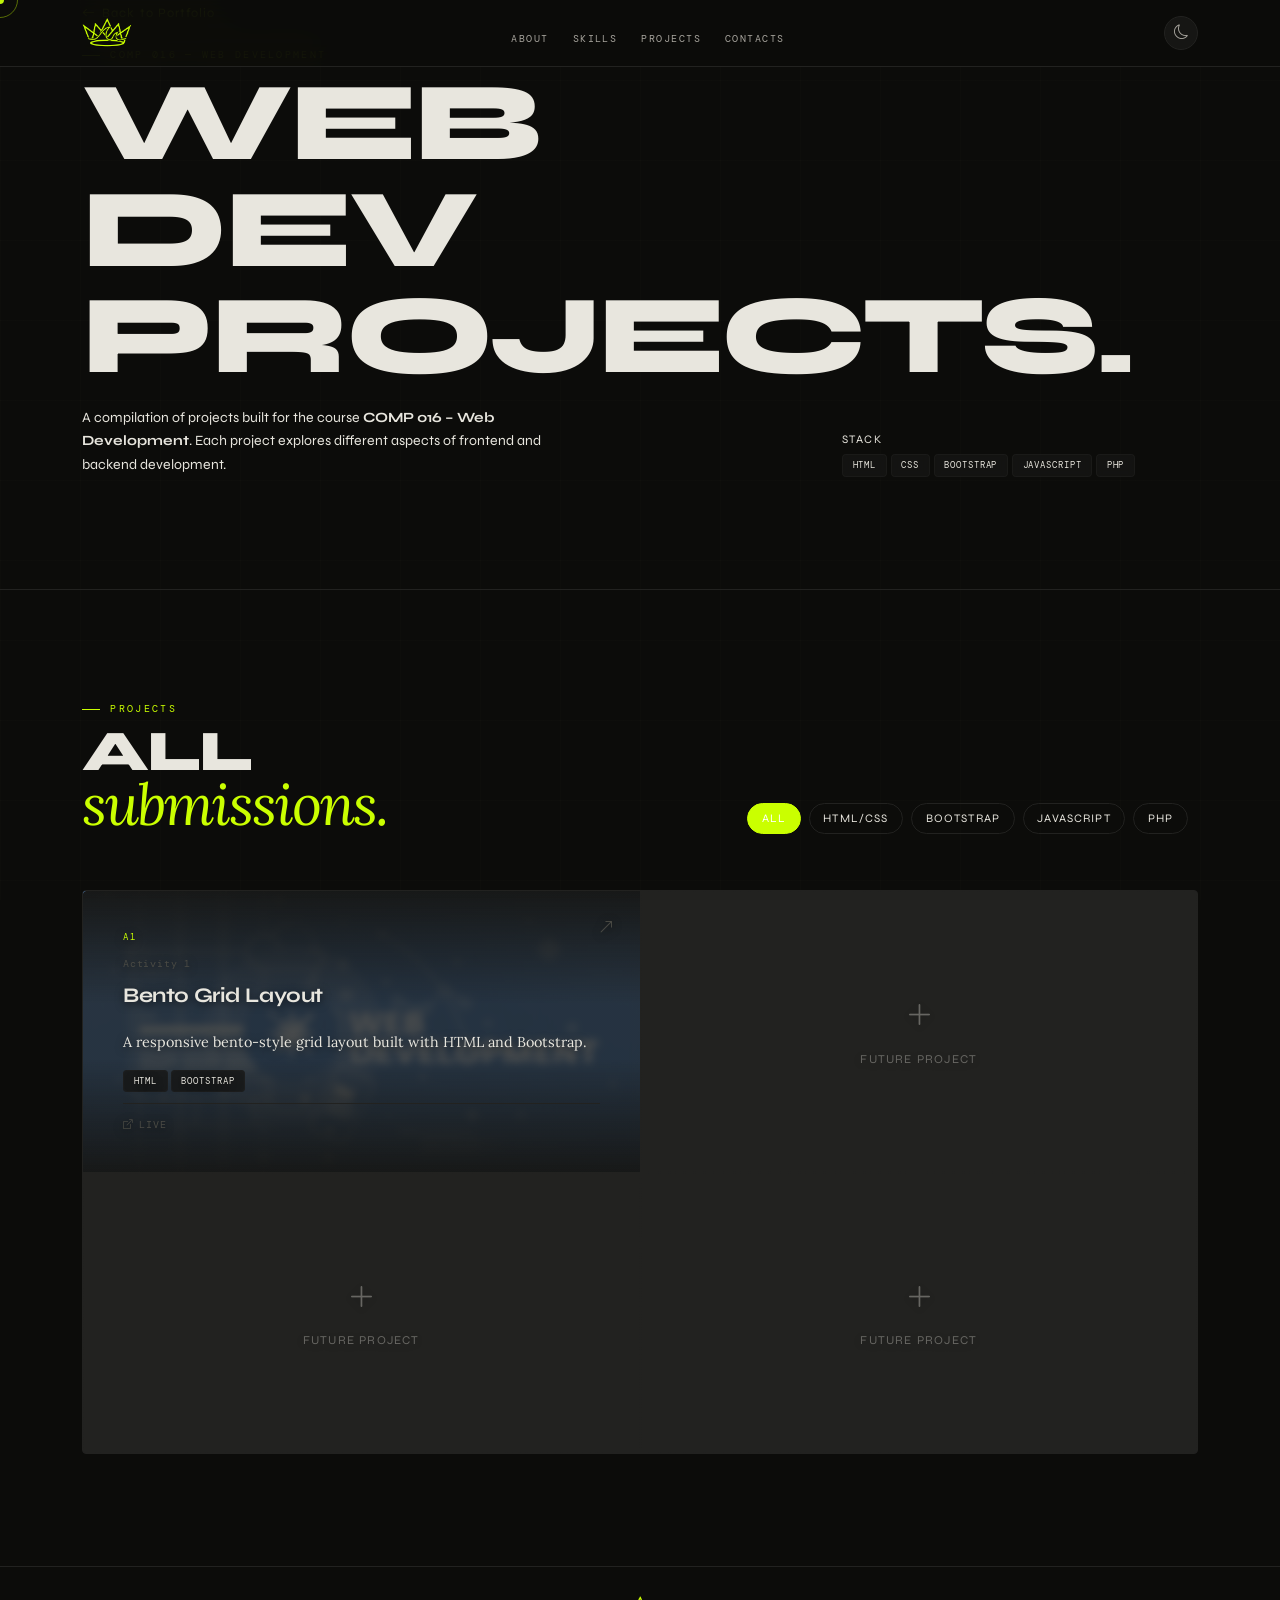
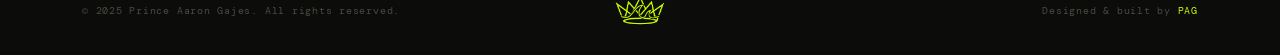
==== webdev.html @ 9a36e8a3 "web dev projects added" ====
<!DOCTYPE html>
<html lang="en" data-theme="dark">

<head>
  <meta charset="UTF-8">
  <meta name="viewport" content="width=device-width, initial-scale=1.0">
  <title>Web Dev Projects — Prince Aaron Gajes</title>
  <link rel="icon" type="image/png" href="assets/img/Logo.png" />
  <meta name="description" content="Web Development Projects — COMP 016">

  <link href="https://cdn.jsdelivr.net/npm/bootstrap@5.3.3/dist/css/bootstrap.min.css" rel="stylesheet">
  <link href="https://cdn.jsdelivr.net/npm/bootstrap-icons@1.11.3/font/bootstrap-icons.css" rel="stylesheet">
  <link
    href="https://fonts.googleapis.com/css2?family=Syne:wght@400;600;700;800&family=Lora:ital,wght@0,400;0,500;1,400&family=DM+Mono:wght@300;400;500&display=swap"
    rel="stylesheet">

  <link rel="stylesheet" href="assets/style/style.css?v=3">
  <link rel="stylesheet" href="assets/style/webdev.css?v=1">

</head>

<body>

  <div id="js-cursor"></div>
  <div id="js-cursor-ring"></div>

  <header class="site-nav py-3">
    <div class="container d-flex justify-content-between align-items-center gap-3">
      <a href="index.html" class="nav-logo" aria-label="Go to portfolio">
        <img src="assets/img/Logo.png" alt="nav-logo" class="nav-logo">
      </a>

      <nav>
        <ul class="nav-items list-unstyled mb-0 mt-2" id="navItems">
          <li><a href="index.html#about">About</a></li>
          <li><a href="index.html#skills">Skills</a></li>
          <li><a href="index.html#projects">Projects</a></li>
          <li><a href="index.html#contact">Contacts</a></li>
        </ul>
      </nav>

      <div class="nav-right d-flex align-items-center gap-2">
        <button class="theme-toggle" id="themeToggle" aria-label="Toggle theme" title="Toggle light/dark">
          <i class="bi bi-moon icon-moon"></i>
          <i class="bi bi-sun icon-sun"></i>
        </button>

        <button class="nav-toggle" id="navToggle" aria-label="Menu">
          <i class="bi bi-list" style="font-size:1.1rem;"></i>
        </button>
      </div>
    </div>
  </header>

  <!-- PAGE HERO -->
  <section class="webdev-hero section-pad">
    <div class="container">
      <a href="index.html#projects" class="back-link reveal">
        <i class="bi bi-arrow-left"></i> Back to Portfolio
      </a>
      <div class="row mt-4">
        <div class="col-lg-8 reveal">
          <div class="sec-label">COMP 016 — Web Development</div>
          <h1 class="webdev-heading">
            WEB DEV<br><span class="serif-accent">projects.</span>
          </h1>
          <p class="webdev-subtext mt-3">
            A compilation of projects built for the course <strong>COMP 016 – Web Development</strong>.
            Each project explores different aspects of frontend and backend development.
          </p>
        </div>
        <div class="col-lg-4 d-flex align-items-end reveal reveal-d1">
          <div class="webdev-meta">
            <div class="meta-item">
              <span class="meta-label">Stack</span>
              <div class="stack-pills d-flex flex-wrap gap-1 mt-1">
                <span class="stack-pill">HTML</span>
                <span class="stack-pill">CSS</span>
                <span class="stack-pill">Bootstrap</span>
                <span class="stack-pill">JavaScript</span>
                <span class="stack-pill">PHP</span>
              </div>
            </div>
          </div>
        </div>
      </div>
    </div>
  </section>

  <!-- PROJECTS GRID -->
  <section class="section-pad section-border">
    <div class="container">

      <div class="row mb-5">
        <div class="col-lg-6 reveal">
          <div class="sec-label">Projects</div>
          <h2 class="sec-heading">ALL<br><span class="serif-accent">submissions.</span></h2>
        </div>
        <div class="col-lg-5 offset-lg-1 d-flex align-items-end reveal reveal-d1">
          <!-- Filter pills -->
          <div class="filter-group d-flex flex-wrap gap-2 mb-1" id="filterGroup">
            <button class="filter-pill active" data-filter="all">All</button>
            <button class="filter-pill" data-filter="html">HTML/CSS</button>
            <button class="filter-pill" data-filter="bootstrap">Bootstrap</button>
            <button class="filter-pill" data-filter="js">JavaScript</button>
            <button class="filter-pill" data-filter="php">PHP</button>
          </div>
        </div>
      </div>

      <!-- PROJECT CARDS GRID -->
      <div class="projects-grid reveal" id="projectsGrid">

        <!-- PLACEHOLDER CARD: Add a new <a> or <div> block here for each project -->
        <!-- 
          TEMPLATE (copy and paste, then fill in your details):

          <a href="YOUR_LINK" target="_blank" class="proj-card reveal reveal-d1" data-tags="html bootstrap"
            style="background-image: url('assets/img/projects/YOUR_IMAGE.png');">
            <i class="bi bi-arrow-up-right card-arrow"></i>
            <div class="proj-num">A1</div>
            <div class="proj-type">Activity 1</div>
            <h3 class="proj-title">Your Project Title</h3>
            <p class="proj-desc">A short description of this project.</p>
            <div class="stack-pills">
              <span class="stack-pill">HTML</span>
              <span class="stack-pill">CSS</span>
            </div>
            <div class="proj-links">
              <span class="proj-link"><i class="bi bi-box-arrow-up-right"></i> Live</span>
            </div>
          </a>
        -->

        <!-- A1: Bento Grid -->
        <a href="https://gjsaaron.github.io/Bento-A1/" target="_blank"
          class="proj-card reveal reveal-d1" data-tags="html bootstrap"
          style="background-image: url('assets/img/projects/webdev.png');">
          <i class="bi bi-arrow-up-right card-arrow"></i>
          <div class="proj-num">A1</div>
          <div class="proj-type">Activity 1</div>
          <h3 class="proj-title">Bento Grid Layout</h3>
          <p class="proj-desc">A responsive bento-style grid layout built with HTML and Bootstrap.</p>
          <div class="stack-pills">
            <span class="stack-pill">HTML</span>
            <span class="stack-pill">Bootstrap</span>
          </div>
          <div class="proj-links">
            <span class="proj-link"><i class="bi bi-box-arrow-up-right"></i> Live</span>
          </div>
        </a>

        <!-- EMPTY SLOT — future project -->
        <div class="proj-card proj-card--empty reveal reveal-d2">
          <div class="empty-inner">
            <i class="bi bi-plus-lg empty-icon"></i>
            <p class="empty-label">Future Project</p>
          </div>
        </div>

        <!-- EMPTY SLOT — future project -->
        <div class="proj-card proj-card--empty reveal reveal-d1">
          <div class="empty-inner">
            <i class="bi bi-plus-lg empty-icon"></i>
            <p class="empty-label">Future Project</p>
          </div>
        </div>

        <!-- EMPTY SLOT — future project -->
        <div class="proj-card proj-card--empty reveal reveal-d2">
          <div class="empty-inner">
            <i class="bi bi-plus-lg empty-icon"></i>
            <p class="empty-label">Future Project</p>
          </div>
        </div>

      </div>
    </div>
  </section>

  <footer>
    <div class="container footer-inner">
      <p class="foot-text">&copy; 2025 Prince Aaron Gajes. All rights reserved.</p>
      <a href="#" class="footer-logo-link" aria-label="Back to top">
        <img src="assets/img/Logo.png" alt="" class="footer-logo">
      </a>
      <p class="foot-text">Designed &amp; built by <span class="acc">PAG</span></p>
    </div>
  </footer>

  <script src="https://cdn.jsdelivr.net/npm/bootstrap@5.3.3/dist/js/bootstrap.bundle.min.js"></script>
  <script src="assets/js/script.js"></script>
  <script>
    /* ── FILTER PILLS ──────────────────────────────────────────── */
    var filterBtns = document.querySelectorAll('.filter-pill');
    var cards = document.querySelectorAll('#projectsGrid .proj-card:not(.proj-card--empty)');

    filterBtns.forEach(function (btn) {
      btn.addEventListener('click', function () {
        filterBtns.forEach(function (b) { b.classList.remove('active'); });
        btn.classList.add('active');

        var filter = btn.getAttribute('data-filter');

        cards.forEach(function (card) {
          var tags = card.getAttribute('data-tags') || '';
          if (filter === 'all' || tags.includes(filter)) {
            card.style.display = '';
          } else {
            card.style.display = 'none';
          }
        });
      });
    });
  </script>

</body>

</html>
---- assets/style/style.css ----
:root {
    --syne: 'Syne', sans-serif;
    --serif: 'Lora', serif;
    --mono: 'DM Mono', monospace;
    --radius: 4px;
    --transition: 0.32s cubic-bezier(0.16, 1, 0.3, 1);
}

[data-theme="dark"] {
    --bg: #0C0C0A;
    --bg2: #111110;
    --surface: #161614;
    --border: #222220;
    --text: #E8E6DE;
    --text2: #A8A59E;
    --text3: #4A4A44;
    --accent: #CAFF00;
    --accent2: #9DC200;
    --accent-bg: rgba(202, 255, 0, 0.07);
    --shadow: 0 4px 32px rgba(0, 0, 0, 0.5);
    --shadow-sm: 0 2px 8px rgba(0, 0, 0, 0.35);
}

[data-theme="light"] {
    --bg: #F6F4EE;
    --bg2: #EFEDE6;
    --surface: #FAFAF5;
    --border: #DCD9D0;
    --text: #1A1916;
    --text2: #6B6860;
    --text3: #B8B5AC;
    --accent: #4A7C00;
    --accent2: #3A6200;
    --accent-bg: rgba(74, 124, 0, 0.08);
    --shadow: 0 4px 32px rgba(0, 0, 0, 0.08);
    --shadow-sm: 0 2px 8px rgba(0, 0, 0, 0.06);
}

*,
*::before,
*::after {
    box-sizing: border-box;
    margin: 0;
    padding: 0;
}

html {
    scroll-behavior: smooth;
    font-size: 16px;
}

body {
    background: var(--bg);
    color: var(--text);
    font-family: var(--syne);
    overflow-x: hidden;
    transition: background var(--transition), color var(--transition);
}

a {
    text-decoration: none;
    color: inherit;
}

p {
    margin: 0;
}

img {
    display: block;
    max-width: 100%;
}

body::before {
    content: '';
    position: fixed;
    inset: 0;
    background-image:
        linear-gradient(rgba(128, 128, 100, .025) 1px, transparent 1px),
        linear-gradient(90deg, rgba(128, 128, 100, .025) 1px, transparent 1px);
    background-size: 80px 80px;
    pointer-events: none;
    z-index: 0;
    transition: opacity var(--transition);
}

#js-cursor {
    position: fixed;
    width: 8px;
    height: 8px;
    background: var(--accent);
    border-radius: 50%;
    pointer-events: none;
    z-index: 9999;
    top: 0;
    left: 0;
    transform: translate(-50%, -50%);
    transition: width .18s ease, height .18s ease, background .3s;
    mix-blend-mode: difference;
}

#js-cursor-ring {
    position: fixed;
    width: 36px;
    height: 36px;
    border: 1.5px solid color-mix(in srgb, var(--accent) 40%, transparent);
    border-radius: 50%;
    pointer-events: none;
    z-index: 9998;
    top: 0;
    left: 0;
    transform: translate(-50%, -50%);
    transition: width .2s, height .2s, border-color .3s;
}

@media (hover: none) {

    #js-cursor,
    #js-cursor-ring {
        display: none;
    }
}

.site-nav {
    position: fixed;
    top: 0;
    left: 0;
    right: 0;
    z-index: 500;
    background: color-mix(in srgb, var(--bg) 88%, transparent);
    backdrop-filter: blur(20px) saturate(1.3);
    border-bottom: 1px solid var(--border);
    transition: background var(--transition), border-color var(--transition);
}

.site-nav a.nav-logo {
    display: inline-flex;
    align-items: center;
    justify-content: center;
    width: 50px;
    flex-shrink: 0;
}

.site-nav a.nav-logo img {
    width: 100%;
    height: auto;
    max-width: none;
    display: block;
}

.site-nav a.nav-logo:hover {
    opacity: .8;
}

.nav-items {
    display: flex;
    align-items: center;
    gap: 1.5rem;
}

.nav-items a {
    font-family: var(--mono);
    font-size: .65rem;
    letter-spacing: .14em;
    text-transform: uppercase;
    color: var(--text2);
    position: relative;
    transition: color .2s;
}

.nav-items a::after {
    content: '';
    position: absolute;
    bottom: -2px;
    left: 0;
    width: 0;
    height: 1px;
    background: var(--accent);
    transition: width .25s;
}

.nav-items a:hover,
.nav-items a.active {
    color: var(--text);
}

.nav-items a:hover::after,
.nav-items a.active::after {
    width: 100%;
}

.theme-toggle {
    background: var(--surface);
    border: 1px solid var(--border);
    color: var(--text2);
    width: 34px;
    height: 34px;
    border-radius: 50%;
    display: flex;
    align-items: center;
    justify-content: center;
    cursor: pointer;
    font-size: .9rem;
    transition: background .2s, color .2s, border-color .2s, transform .2s;
    flex-shrink: 0;
}

.theme-toggle:hover {
    background: var(--accent-bg);
    color: var(--accent);
    border-color: var(--accent);
    transform: rotate(20deg);
}

.theme-toggle .icon-moon {
    display: block;
}

.theme-toggle .icon-sun {
    display: none;
}

[data-theme="light"] .theme-toggle .icon-moon {
    display: none;
}

[data-theme="light"] .theme-toggle .icon-sun {
    display: block;
}

.nav-toggle {
    background: none;
    border: 1px solid var(--border);
    color: var(--text2);
    padding: .3rem .5rem;
    display: none;
    transition: color .2s;
}

.nav-toggle:focus {
    outline: none;
}

.nav-toggle:hover {
    color: var(--text);
}

.nav-right {
    display: flex;
    align-items: center;
    gap: 0.5rem;
}

section {
    position: relative;
    z-index: 1;
}

.section-pad {
    padding: 7rem 0;
}

.section-border {
    border-top: 1px solid var(--border);
}

.sec-label {
    margin: left -500px;
    ;
    font-family: var(--mono);
    font-size: .6rem;
    letter-spacing: .24em;
    text-transform: uppercase;
    color: var(--accent);
    display: flex;
    align-items: center;
    gap: .65rem;
    margin-bottom: 0.5rem;
}

.sec-label::before {
    content: '';
    width: 18px;
    height: 1px;
    background: var(--accent);
    flex-shrink: 0;
}

#hero {
    position: relative;
    min-height: 100vh;
    display: flex;
    flex-direction: column;
}

.hero-name-bar {
    margin-top: 75px;
    position: relative;
    z-index: 2;
    padding: 1.6rem 0 .3em;
    background: color-mix(in srgb, var(--bg) 80%, transparent);
    backdrop-filter: blur(12px);
    text-align: center;
}

.hero-name-bar .sec-label {
    justify-content: center;
}

.hero-middle {
    flex: 1;
    display: grid;
    grid-template-columns: 400px 2fr 400px;
    min-height: 40vh;
    max-height: 55vh;
    margin-top: -50px;
}

.hero-spacer {
    border-right: 1px solid var(--border);
}

#logo-3d-wrap {
    position: relative;
    display: flex;
    align-items: center;
    justify-content: center;
    height: 100%;
    min-height: 55vh;
    max-height: 70vh;
}

#logo-3d {
    width: 120%;
    height: 120%;
    display: block;
}

#logo-loader {
    position: absolute;
    inset: 0;
    display: flex;
    align-items: center;
    justify-content: center;
    gap: .5rem;
    pointer-events: none;
    transition: opacity .5s;
}

#logo-loader.hidden {
    opacity: 0;
}

.loader-dot {
    width: 6px;
    height: 6px;
    background: var(--accent);
    border-radius: 50%;
    animation: blink 1.2s infinite;
}

.loader-dot:nth-child(2) {
    animation-delay: .2s;
}

.loader-dot:nth-child(3) {
    animation-delay: .4s;
}

.hero-cta-col {
    display: flex;
    flex-direction: column;
    justify-content: center;
    padding: 2.5rem 2rem;
    border-left: 1px solid var(--border);
}

.hero-name {
    font-weight: 800;
    line-height: .9;
    letter-spacing: -.035em;
    text-transform: uppercase;
}

.hero-name .name-solid {
    font-size: 140px;
    display: block;
}

.hero-name .name-stroke {
    font-size: 120px;
    display: block;
    color: transparent;
    -webkit-text-stroke: 1.5px var(--text3);
}

.hero-role-serif {
    padding-top: 250px;
    font-family: var(--serif);
    font-style: italic;
    font-weight: 400;
    font-size: .9rem;
    color: var(--text2);
    line-height: 1.8;
}

.hero-role-serif strong {
    color: var(--text);
    font-weight: 500;
}

.btn-group {
    padding-top: 320px;
}

@keyframes blink {

    0%,
    100% {
        opacity: 1
    }

    50% {
        opacity: .2
    }
}

.hero-scroll-hint {
    position: absolute;
    bottom: 7rem;
    right: 2rem;
    z-index: 10;
}


.btn-filled {
    display: inline-flex;
    align-items: center;
    gap: .5rem;
    background: var(--accent);
    color: #000;
    font-family: var(--mono);
    font-size: .68rem;
    font-weight: 500;
    letter-spacing: .1em;
    text-transform: uppercase;
    padding: .9rem 1.8rem;
    border: 2px solid var(--accent);
    transition: background .22s, color .22s, transform .22s;
    border-radius: var(--radius);
}

.btn-filled:hover {
    background: transparent;
    color: var(--accent);
    transform: translateY(-2px);
}

.btn-outline {
    display: inline-flex;
    align-items: center;
    gap: .5rem;
    background: transparent;
    color: var(--text);
    font-family: var(--mono);
    font-size: .68rem;
    letter-spacing: .1em;
    text-transform: uppercase;
    padding: .9rem 1.8rem;
    border: 1px solid var(--border);
    transition: border-color .2s, color .2s, transform .2s;
    border-radius: var(--radius);
}

.btn-outline:hover {
    border-color: var(--text2);
    transform: translateY(-2px);
}

.scroll-hint {
    font-family: var(--mono);
    font-size: .58rem;
    letter-spacing: .18em;
    text-transform: uppercase;
    color: var(--text3);
    display: flex;
    align-items: center;
    gap: .55rem;
    writing-mode: vertical-rl;
    transform: rotate(180deg);
}

.scroll-hint::after {
    content: '';
    width: 1px;
    height: 48px;
    background: var(--text3);
}

.about-heading {
    font-size: clamp(2rem, 4vw, 3.6rem);
    font-weight: 800;
    line-height: 1.05;
    letter-spacing: -.03em;
}

.about-heading .serif-word {
    font-family: var(--serif);
    font-style: italic;
    font-weight: 400;
    color: var(--accent);
}

.bio-text {
    font-family: var(--serif);
    font-size: 1.05rem;
    color: var(--text2);
    line-height: 1.9;
}

.bio-text strong {
    color: var(--text);
    font-weight: 500;
}


.stats-grid {
    display: grid;
    grid-template-columns: 1fr 1fr;
    gap: 1px;
    background: var(--border);
    border: 1px solid var(--border);
    border-radius: var(--radius);
    overflow: hidden;
}

.stat-cell {
    background: var(--surface);
    padding: 1.5rem;
    transition: background var(--transition);
}

.stat-cell:hover {
    background: var(--bg2);
}

.stat-number {
    font-size: 2.2rem;
    font-weight: 800;
    letter-spacing: -.04em;
    color: var(--accent);
    line-height: 1;
}

.stat-label {
    font-family: var(--mono);
    font-size: .58rem;
    letter-spacing: .16em;
    text-transform: uppercase;
    color: var(--text3);
    margin-top: .4rem;
}

.sec-heading {
    font-size: clamp(2rem, 4.5vw, 4.2rem);
    font-weight: 800;
    letter-spacing: -.035em;
    line-height: .93;
}

.sec-heading .serif-accent {
    font-family: var(--serif);
    font-style: italic;
    font-weight: 400;
    color: var(--accent);
}

.skills-category-grid {
    display: grid;
    gap: 1.5rem;
    grid-template-columns: 1fr;
}

@media (min-width: 768px) {
    .skills-category-grid {
        grid-template-columns: repeat(3, 1fr);
    }
}

.skill-card {
    background: color-mix(in srgb, var(--surface) 40%, transparent);
    border: 1px solid var(--border);
    padding: 1.5rem;
    display: flex;
    flex-direction: column;
    gap: 1.2rem;
    transition: background var(--transition), transform var(--transition), border-color var(--transition);
}

.skill-card:hover {
    background: color-mix(in srgb, var(--surface) 80%, transparent);
    border-color: color-mix(in srgb, var(--border) 80%, transparent);
    transform: translateY(-2px);
}

.skill-category {
    font-family: var(--mono);
    font-size: 0.85rem;
    color: var(--accent);
    text-transform: uppercase;
    letter-spacing: 0.05em;
    font-weight: 500;
}

.skill-list {
    list-style: none;
    padding: 0;
    margin: 0;
    display: flex;
    flex-direction: column;
    gap: 0.6rem;
}

.skill-list.two-cols {
    display: grid;
    grid-template-columns: 1fr 1fr;
    gap: 0.6rem 1rem;
}

.skill-list li {
    font-family: var(--mono);
    font-size: 0.85rem;
    color: var(--text);
    display: flex;
    align-items: center;
}

.skill-list li::before {
    content: "•";
    color: var(--text);
    margin-right: 0.5rem;
    font-size: 1.2rem;
    line-height: 1;
}

.projects-grid {
    display: grid;
    gap: 1px;
    background: var(--border);
    border: 1px solid var(--border);
    border-radius: var(--radius);
    overflow: hidden;
}

@media (min-width: 768px) {
    .projects-grid {
        grid-template-columns: 1fr 1fr;
    }
}

.proj-card {
    background-color: var(--surface);
    background-size: cover;
    background-position: center;
    background-repeat: no-repeat;
    padding: 2.5rem;
    color: var(--text);
    display: flex;
    flex-direction: column;
    gap: .75rem;
    position: relative;
    transition: transform .22s, box-shadow .22s;
    text-decoration: none;
    z-index: 1;
    min-height: 280px;
    justify-content: flex-end;
}

.proj-card::before {
    content: '';
    position: absolute;
    inset: 0;
    background: linear-gradient(to bottom,
            color-mix(in srgb, var(--surface) 98%, transparent) 0%,
            color-mix(in srgb, var(--surface) 75%, transparent) 40%,
            color-mix(in srgb, var(--surface) 75%, transparent) 60%,
            color-mix(in srgb, var(--surface) 98%, transparent) 100%);
    backdrop-filter: blur(4px);
    -webkit-backdrop-filter: blur(4px);
    z-index: -1;
    transition: background .3s;
}

.proj-card>* {
    position: relative;
    z-index: 2;
    text-shadow: 0 2px 8px rgba(0, 0, 0, 0.6);
}

.proj-card:hover {
    transform: translateY(-4px);
    box-shadow: 0 10px 30px rgba(0, 0, 0, 0.3);
}

.proj-card:hover::before {
    background: linear-gradient(to bottom,
            color-mix(in srgb, var(--bg2) 98%, transparent) 0%,
            color-mix(in srgb, var(--bg2) 85%, transparent) 40%,
            color-mix(in srgb, var(--bg2) 85%, transparent) 60%,
            color-mix(in srgb, var(--bg2) 98%, transparent) 100%);
}

.proj-card.full-width {
    grid-column: 1 / -1;
    min-height: 380px;
}

.proj-card .card-arrow {
    position: absolute;
    top: 1.6rem;
    right: 1.6rem;
    color: var(--text3);
    font-size: .95rem;
    transition: color .2s, transform .2s;
    z-index: 3;
}

.proj-card:hover .card-arrow {
    color: var(--accent);
    transform: translate(3px, -3px);
}

.proj-num {
    font-family: var(--mono);
    font-size: .58rem;
    color: var(--accent);
    letter-spacing: .2em;
}

.proj-type {
    font-family: var(--mono);
    font-size: .62rem;
    color: var(--text3);
    letter-spacing: .08em;
}

.proj-title {
    font-size: 1.3rem;
    font-weight: 700;
    line-height: 1.2;
    letter-spacing: -.02em;
}

.proj-card.full-width .proj-title {
    font-size: clamp(1.5rem, 2.5vw, 2rem);
}

.proj-desc {
    font-family: var(--serif);
    font-size: .9rem;
    color: var(--text);
    line-height: 1.85;
    flex: 1;
}

.stack-pill {
    font-family: var(--mono);
    font-size: .56rem;
    letter-spacing: .1em;
    text-transform: uppercase;
    color: var(--text);
    background: color-mix(in srgb, var(--surface) 80%, transparent);
    backdrop-filter: blur(4px);
    -webkit-backdrop-filter: blur(4px);
    border: 1px solid color-mix(in srgb, var(--border) 50%, transparent);
    padding: .25rem .6rem;
    border-radius: 4px;
    transition: border-color .2s, color .2s, background .2s;
}

.proj-card:hover .stack-pill {
    border-color: color-mix(in srgb, var(--accent) 50%, transparent);
    color: var(--accent);
    background: color-mix(in srgb, var(--surface) 95%, transparent);
}

.proj-links {
    padding-top: .85rem;
    border-top: 1px solid var(--border);
}

.proj-link {
    font-family: var(--mono);
    font-size: .6rem;
    letter-spacing: .1em;
    text-transform: uppercase;
    color: var(--text3);
    display: flex;
    align-items: center;
    gap: .3rem;
    transition: color .2s;
}

.proj-link:hover {
    color: var(--accent);
}

.contact-heading {
    font-size: clamp(2.5rem, 5vw, 5.5rem);
    font-weight: 800;
    letter-spacing: -.035em;
    line-height: .92;
}

.contact-heading .serif-word {
    display: block;
    font-family: var(--serif);
    font-style: italic;
    font-weight: 400;
    font-size: clamp(2rem, 5vw, 4.5rem);
    color: var(--text2);
    letter-spacing: -.02em;
}

.contact-heading .acc {
    color: var(--accent);
}

.contact-item {
    display: flex;
    justify-content: space-between;
    align-items: center;
    padding: 1.2rem 0;
    border-bottom: 1px solid var(--border);
    color: var(--text);
    transition: color .2s;
}

.contact-item:first-of-type {
    border-top: 1px solid var(--border);
}

a.contact-item:hover .contact-val {
    color: var(--accent);
}

a.contact-item:hover .ci-arrow {
    color: var(--accent);
    transform: translate(3px, -3px);
}

.contact-lbl {
    font-family: var(--mono);
    font-size: .56rem;
    letter-spacing: .2em;
    text-transform: uppercase;
    color: var(--text3);
    margin-bottom: .1rem;
}

.contact-val {
    font-family: var(--mono);
    font-size: .78rem;
    color: var(--text);
    transition: color .2s;
}

.ci-arrow {
    color: var(--text3);
    font-size: .8rem;
    flex-shrink: 0;
    transition: color .2s, transform .2s;
}

footer {
    border-top: 1px solid var(--border);
    padding: 1.8rem 0;
    position: relative;
    z-index: 1;
    transition: border-color var(--transition);
}

.footer-inner {
    display: grid;
    grid-template-columns: 1fr auto 1fr;
    align-items: center;
    gap: 1rem;
}

.foot-text {
    font-family: var(--mono);
    font-size: .6rem;
    color: var(--text3);
    letter-spacing: .08em;
    margin: 0;
}

.foot-text:last-child {
    justify-self: end;
}

.foot-text .acc {
    color: var(--accent);
}

.footer-logo-link {
    display: inline-flex;
    align-items: center;
    justify-content: center;
    justify-self: center;
    transition: opacity .2s, transform .2s;
}

.footer-logo-link:hover {
    opacity: .85;
    transform: translateY(-1px);
}

.footer-logo {
    width: 50px;
    height: auto;
    display: block;
}

.reveal {
    opacity: 0;
    transform: translateY(20px);
    transition: opacity .65s ease, transform .65s ease;
}

.reveal.on {
    opacity: 1;
    transform: none;
}

.reveal-d1 {
    transition-delay: .1s;
}

.reveal-d2 {
    transition-delay: .22s;
}

.reveal-d3 {
    transition-delay: .34s;
}

.anim-up {
    opacity: 0;
    animation: animUp .9s cubic-bezier(.16, 1, .3, 1) forwards;
}

.anim-up-d1 {
    animation-delay: .12s;
}

.anim-up-d2 {
    animation-delay: .28s;
}

.anim-up-d3 {
    animation-delay: .46s;
}

.anim-up-d4 {
    animation-delay: .64s;
}

@keyframes animUp {
    from {
        opacity: 0;
        transform: translateY(28px)
    }

    to {
        opacity: 1;
        transform: none
    }
}

@media (max-width: 991px) {
    .hero-name .name-solid {
        font-size: clamp(5rem, 13vw, 8.5rem);
    }

    .hero-name .name-stroke {
        font-size: clamp(4rem, 11.5vw, 7.5rem);
    }

    .hero-middle {
        display: flex;
        flex-direction: column;
        margin-top: -0.75rem;
        max-height: none;
    }

    .hero-spacer {
        display: none;
    }

    .hero-role-serif {
        padding-top: 1.5rem;
    }

    .hero-scroll-hint {
        display: none;
    }

    .btn-group {
        padding-top: 1.5rem;
    }

    .hero-cta-col {
        order: 2;
        border-left: none;
        border-top: none;
        padding: 0 1.5rem 2rem 1.5rem;
        align-items: center;
        text-align: center;
    }

    .hero-middle>div:last-child {
        order: 3;
        display: flex;
        justify-content: center;
        width: 100%;
    }

    #logo-3d-wrap {
        order: 1;
        margin: 1rem 0 -1.5rem 0;
        min-height: 35vh;
        max-height: 55vh;
    }

    #logo-3d {
        width: 90%;
        height: 90%;
    }
}


@media (max-width: 767px) {
    .nav-toggle {
        display: flex;
        align-items: center;
        justify-content: center;
    }

    .nav-items {
        display: none;
        flex-direction: row;
        justify-content: center;
        align-items: center;
        flex-wrap: wrap;
        gap: 1.5rem;
        position: absolute;
        top: 100%;
        left: 0;
        right: 0;
        background: color-mix(in srgb, var(--bg) 95%, transparent);
        border-bottom: 1px solid var(--border);
        padding: 1rem;
    }

    .nav-items.open {
        display: flex;
    }

    .section-pad {
        padding: 4.5rem 0;
    }
    

    .hero-name .name-solid {
        font-size: clamp(3rem, 13vw, 7rem);
    }

    .hero-name .name-stroke {
        font-size: clamp(2.5rem, 11vw, 6rem);
    }

    .hero-role-serif {
        padding-top: 1rem;
        font-size: 0.85rem;
    }

    #logo-3d-wrap {
        margin: 2rem 0 -2rem 0;
        min-height: 30vh;
        max-height: 37vh;
    }

    #logo-3d {
        width: 90%;
        height: 90%;
    }

    .btn-group {
        padding-top: 1rem;
        flex-direction: column;
        width: 100%;
    }

    .btn-filled,
    .btn-outline {
        width: 100%;
        justify-content: center;
    }

    .proj-card.full-width {
        grid-column: auto;
    }

    .stat-number {
        font-size: 1.6rem;
    }

    .skill-cell {
        padding: 0.85rem 1rem;
        font-size: 0.68rem;
    }

    .contact-heading {
        font-size: clamp(2rem, 8vw, 3.5rem);
    }

    .footer-inner {
        grid-template-columns: 1fr;
        justify-items: center;
        gap: 0.6rem;
        text-align: center;
    }

    .foot-text:last-child {
        justify-self: center;
    }
}

@media (max-width: 480px) {

    .hero-name-bar {
        padding: 0.8rem 0 0.2em;
        margin-top: 8rem;

    }

    .hero-name .name-solid {
        font-size: clamp(2.4rem, 14vw, 4rem);
        ;
    }

    .hero-name .name-stroke {
        font-size: clamp(2rem, 12vw, 3.5rem);
    }

    .hero-role-serif {
        font-size: 0.8rem;
        padding-top: 0.75rem;
    }

    .btn-filled,
    .btn-outline {
        padding: 0.8rem 1.2rem;
        font-size: 0.62rem;
    }

    #logo-3d-wrap {
        margin: 2rem 0 -2rem 0;
        min-height: 30vh;
        max-height: 37vh;
    }

    #logo-3d {
        width: 95%;
        height: 95%;
    }

    .sec-heading {
        font-size: clamp(1.8rem, 9vw, 3rem);
    }

    .about-heading {
        font-size: clamp(1.8rem, 7vw, 2.5rem);
    }

    .contact-heading {
        font-size: clamp(1.8rem, 9vw, 2.8rem);
    }

    .proj-card {
        padding: 1.5rem;
    }

    .proj-title {
        font-size: 1.1rem;
    }

    .stat-cell {
        padding: 1.1rem;
    }

    .stat-number {
        font-size: 1.4rem;
    }
}
---- assets/style/webdev.css ----
/* ════════════════════════════════════════════
   webdev.css  —  Web Dev Projects Page Styles
   ════════════════════════════════════════════ */

/* ── BACK LINK ─────────────────────────────── */
.back-link {
    display: inline-flex;
    align-items: center;
    gap: 0.4rem;
    font-family: var(--font-mono);
    font-size: 0.8rem;
    letter-spacing: 0.08em;
    color: var(--accent);
    text-decoration: none;
    transition: gap var(--transition);
}

.back-link:hover {
    gap: 0.75rem;
    color: var(--accent);
}

/* ── PAGE HERO ──────────────────────────────── */
.webdev-hero {
    padding-top: calc(var(--nav-h) + 3rem);
}

.webdev-heading {
    font-family: var(--font-sans);
    font-weight: 800;
    font-size: clamp(3.5rem, 9vw, 7rem);
    line-height: 0.95;
    letter-spacing: -0.03em;
    color: var(--text);
    text-transform: uppercase;
}

.webdev-subtext {
    font-family: var(--font-mono);
    font-size: 0.88rem;
    color: var(--text-muted);
    max-width: 480px;
    line-height: 1.7;
}

/* ── META BLOCK ─────────────────────────────── */
.webdev-meta {
    width: 100%;
}

.meta-label {
    font-family: var(--font-mono);
    font-size: 0.72rem;
    letter-spacing: 0.12em;
    text-transform: uppercase;
    color: var(--text-muted);
}

/* ── FILTER PILLS ───────────────────────────── */
.filter-group {
    padding-bottom: 0.25rem;
}

.filter-pill {
    font-family: var(--font-mono);
    font-size: 0.72rem;
    letter-spacing: 0.1em;
    text-transform: uppercase;
    border: 1px solid var(--border);
    background: transparent;
    color: var(--text-muted);
    padding: 0.35rem 0.85rem;
    border-radius: 100px;
    cursor: pointer;
    transition: background var(--transition), color var(--transition), border-color var(--transition);
}

.filter-pill:hover {
    border-color: var(--accent);
    color: var(--accent);
}

.filter-pill.active {
    background: var(--accent);
    border-color: var(--accent);
    color: #fff;
}

/* ── EMPTY SLOTS ────────────────────────────── */
.proj-card--empty {
    display: flex;
    align-items: center;
    justify-content: center;
    min-height: 280px;
    border: 1.5px dashed var(--border);
    background: transparent !important;
    cursor: default;
    pointer-events: none;
}

.proj-card--empty::before {
    display: none;
}

.empty-inner {
    display: flex;
    flex-direction: column;
    align-items: center;
    gap: 0.75rem;
    opacity: 0.35;
}

.empty-icon {
    font-size: 1.75rem;
    color: var(--text-muted);
}

.empty-label {
    font-family: var(--font-mono);
    font-size: 0.75rem;
    letter-spacing: 0.1em;
    text-transform: uppercase;
    color: var(--text-muted);
    margin: 0;
}

/* ── RESPONSIVE ─────────────────────────────── */
@media (max-width: 991px) {
    .webdev-heading {
        font-size: clamp(3rem, 11vw, 5.5rem);
    }

    .webdev-meta {
        margin-top: 2rem;
    }
}

@media (max-width: 767px) {
    .webdev-hero {
        padding-top: calc(var(--nav-h) + 2rem);
    }

    .webdev-heading {
        font-size: clamp(2.75rem, 13vw, 4.5rem);
    }

    .filter-group {
        margin-top: 1.5rem;
    }
}
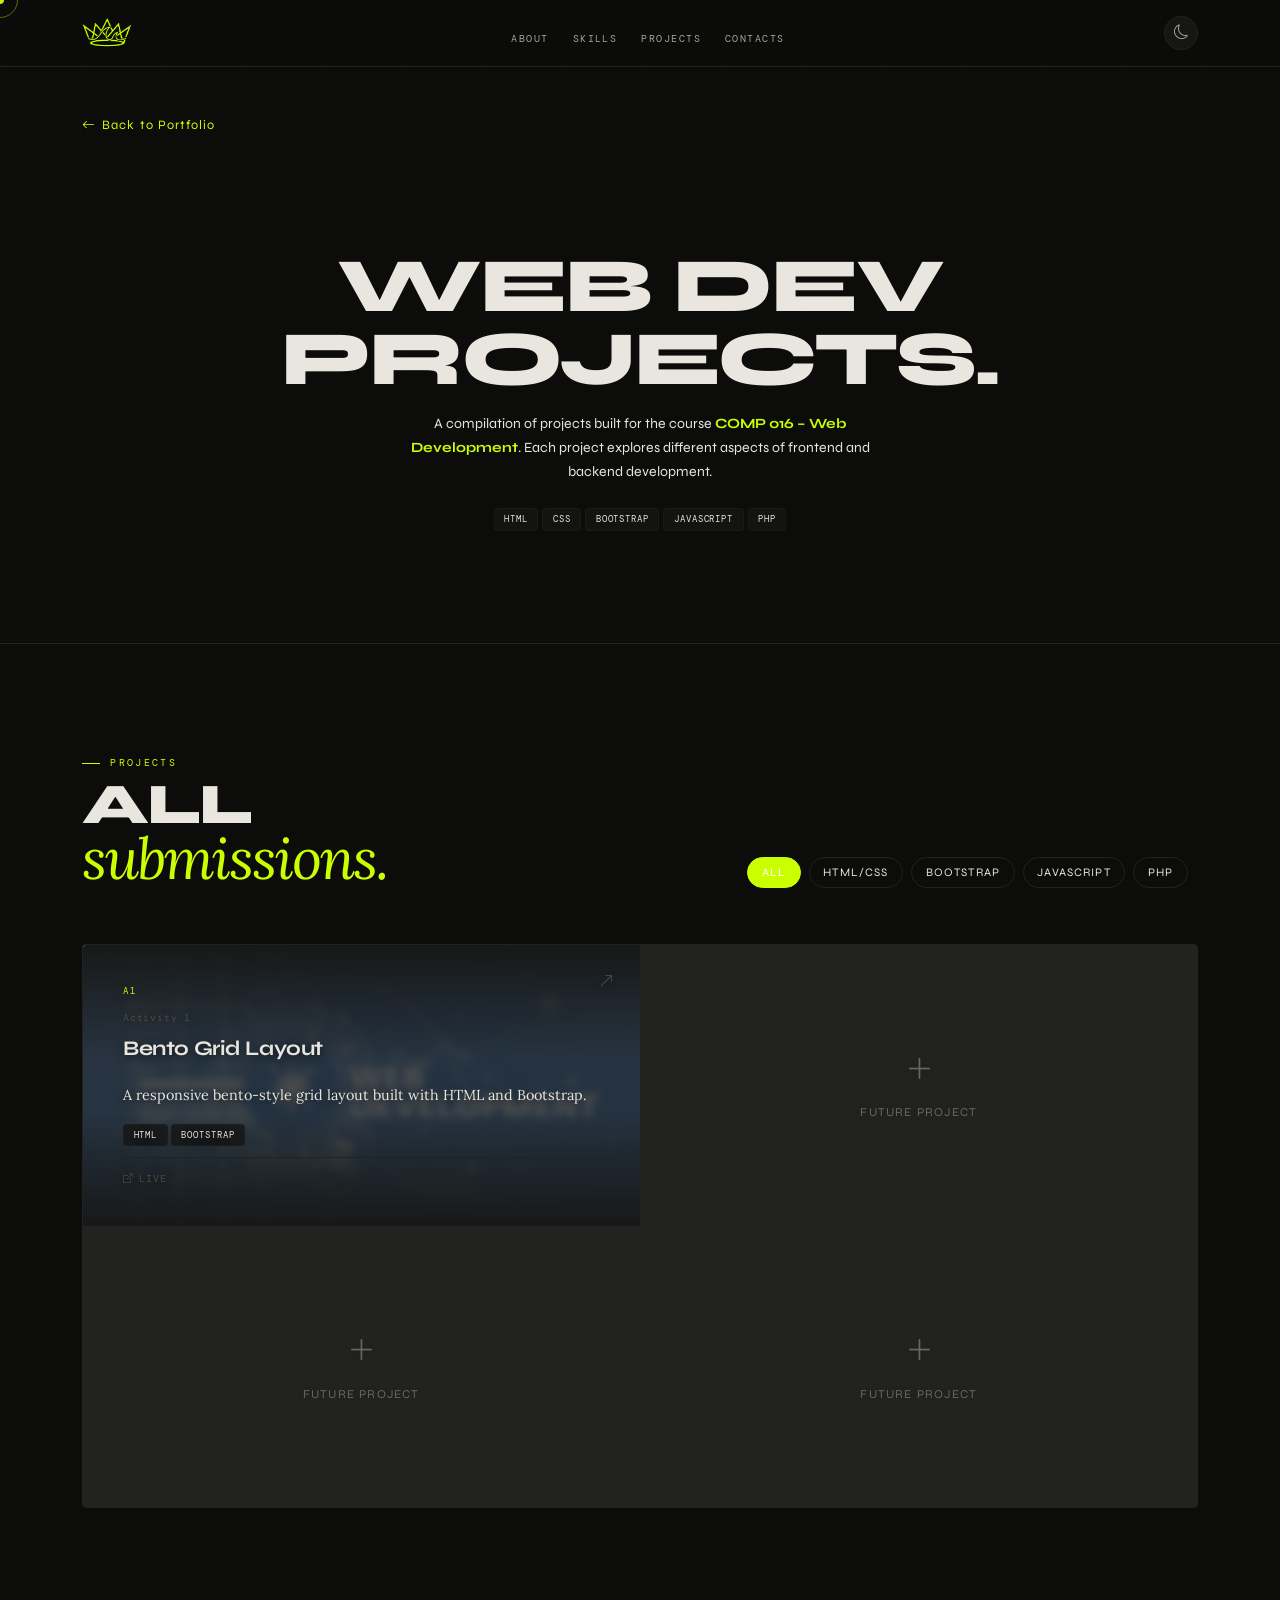
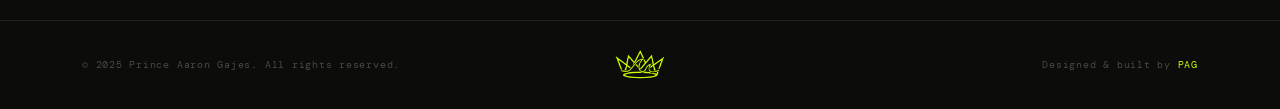
==== commit 587933cf: "Fix hero tab" ====
--- a/webdev.html
+++ b/webdev.html
@@ -55,25 +55,21 @@
   <!-- PAGE HERO -->
   <section class="webdev-hero section-pad">
     <div class="container">
-      <a href="index.html#projects" class="back-link reveal">
+      <a href="index.html#projects" class="back-link">
         <i class="bi bi-arrow-left"></i> Back to Portfolio
       </a>
-      <div class="row mt-4">
+      <div class="row mt-4 justify-content-center text-center">
         <div class="col-lg-8 reveal">
-          <div class="sec-label">COMP 016 — Web Development</div>
           <h1 class="webdev-heading">
             WEB DEV<br><span class="serif-accent">projects.</span>
           </h1>
-          <p class="webdev-subtext mt-3">
-            A compilation of projects built for the course <strong>COMP 016 – Web Development</strong>.
+          <p class="webdev-subtext mt-3 mx-auto">
+            A compilation of projects built for the course <strong><span style="color: var(--accent);">COMP 016 – Web Development</span></strong>.
             Each project explores different aspects of frontend and backend development.
           </p>
-        </div>
-        <div class="col-lg-4 d-flex align-items-end reveal reveal-d1">
-          <div class="webdev-meta">
+          <div class="webdev-meta mt-4">
             <div class="meta-item">
-              <span class="meta-label">Stack</span>
-              <div class="stack-pills d-flex flex-wrap gap-1 mt-1">
+              <div class="stack-pills d-flex flex-wrap gap-1 mt-1 justify-content-center">
                 <span class="stack-pill">HTML</span>
                 <span class="stack-pill">CSS</span>
                 <span class="stack-pill">Bootstrap</span>
--- a/assets/style/style.css
+++ b/assets/style/style.css
@@ -4,6 +4,7 @@
     --mono: 'DM Mono', monospace;
     --radius: 4px;
     --transition: 0.32s cubic-bezier(0.16, 1, 0.3, 1);
+    --nav-h: 64px;
 }
 
 [data-theme="dark"] {
--- a/assets/style/webdev.css
+++ b/assets/style/webdev.css
@@ -26,13 +26,15 @@
 }
 
 .webdev-heading {
+    padding-top: 10vh;
     font-family: var(--font-sans);
     font-weight: 800;
-    font-size: clamp(3.5rem, 9vw, 7rem);
+    font-size: clamp(3.5rem, 6vw, 7rem);
     line-height: 0.95;
     letter-spacing: -0.03em;
     color: var(--text);
     text-transform: uppercase;
+    text-align: center;
 }
 
 .webdev-subtext {
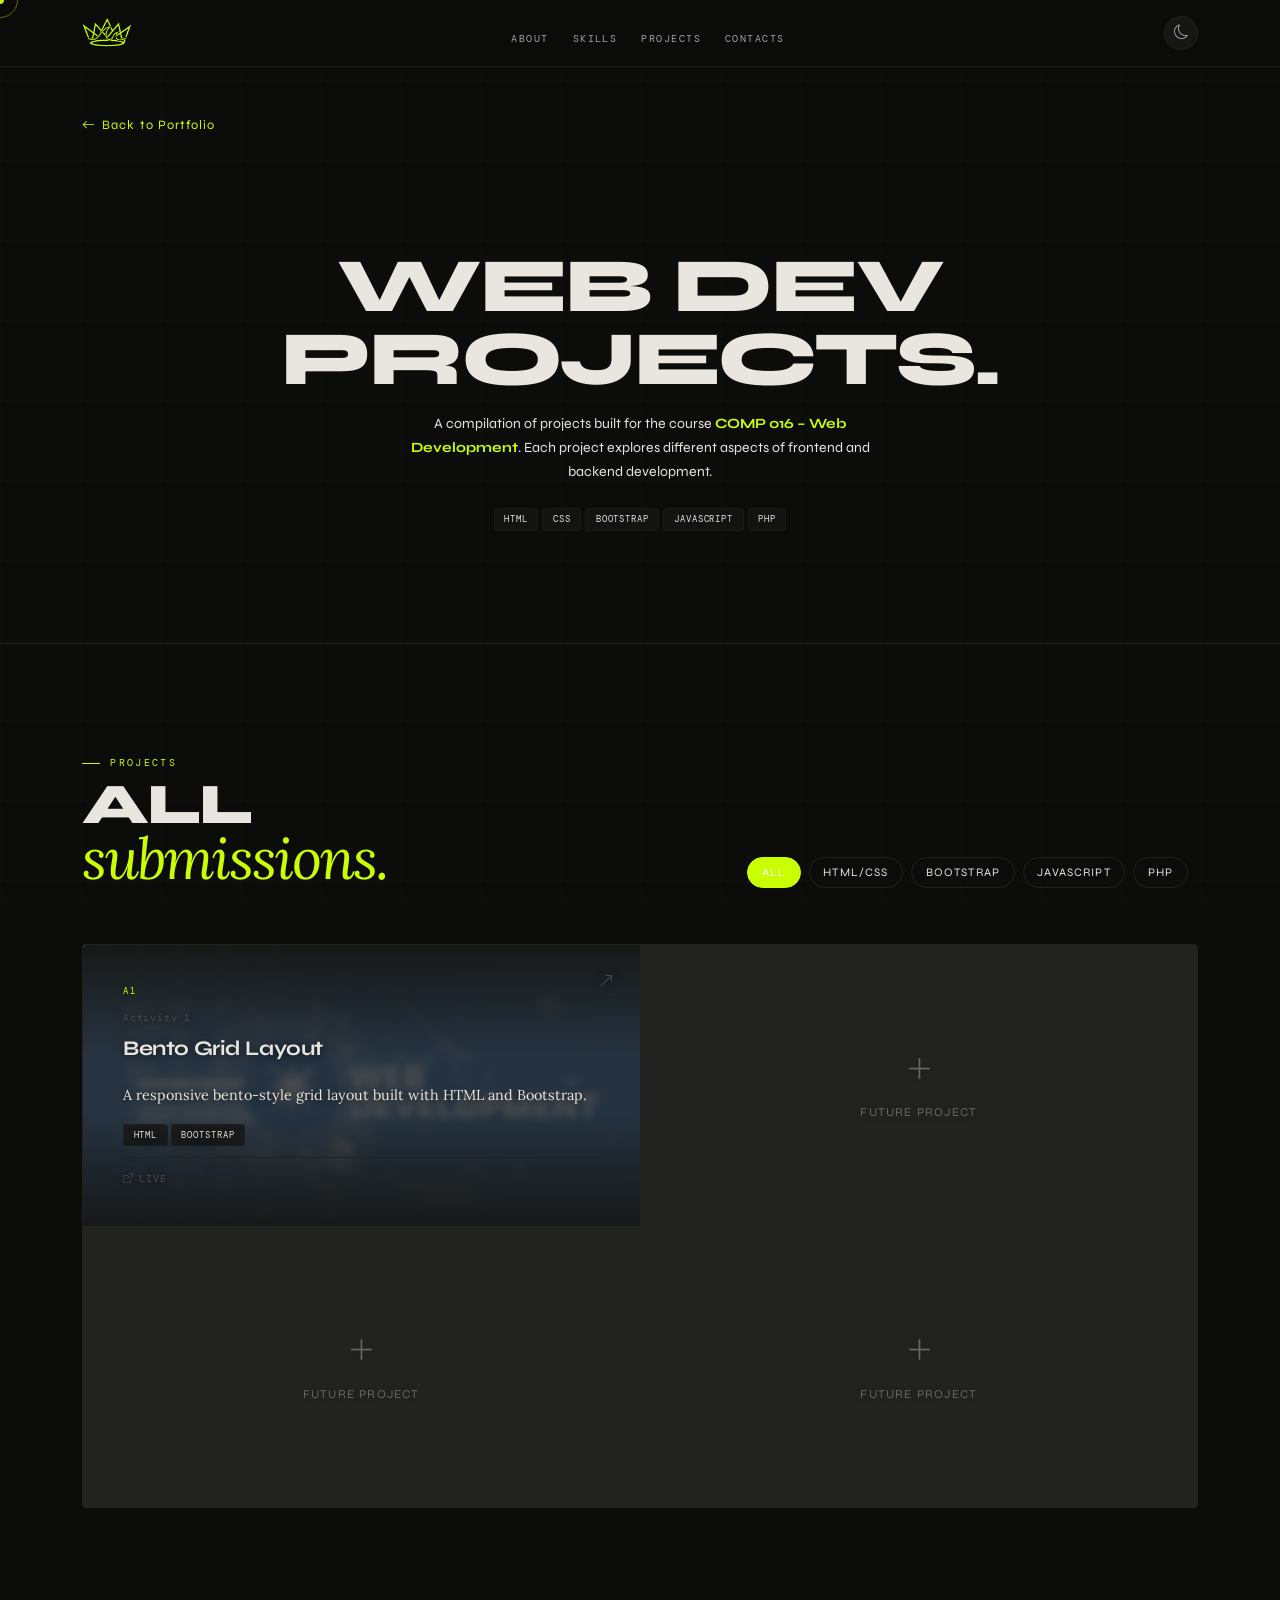
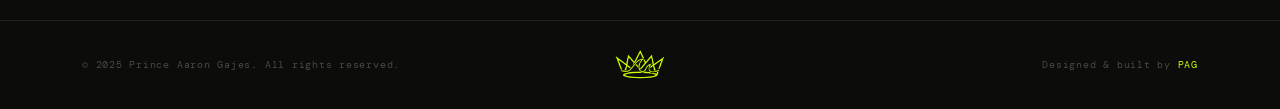
==== commit 7143dbac: "fix web dev heading" ====
--- a/webdev.html
+++ b/webdev.html
@@ -61,7 +61,7 @@
       <div class="row mt-4 justify-content-center text-center">
         <div class="col-lg-8 reveal">
           <h1 class="webdev-heading">
-            WEB DEV<br><span class="serif-accent">projects.</span>
+            <span style="word-break: break-word !important; overflow-wrap: break-word !important">WEB DEV</span><br><span class="serif-accent">projects.</span>
           </h1>
           <p class="webdev-subtext mt-3 mx-auto">
             A compilation of projects built for the course <strong><span style="color: var(--accent);">COMP 016 – Web Development</span></strong>.
--- a/assets/style/webdev.css
+++ b/assets/style/webdev.css
@@ -29,7 +29,7 @@
     padding-top: 10vh;
     font-family: var(--font-sans);
     font-weight: 800;
-    font-size: clamp(3.5rem, 6vw, 7rem);
+    font-size: clamp(1.5rem, 6vw, 7rem);
     line-height: 0.95;
     letter-spacing: -0.03em;
     color: var(--text);
@@ -129,7 +129,7 @@
 /* ── RESPONSIVE ─────────────────────────────── */
 @media (max-width: 991px) {
     .webdev-heading {
-        font-size: clamp(3rem, 11vw, 5.5rem);
+        font-size: clamp(2rem, 8vw, 5.5rem);
     }
 
     .webdev-meta {
@@ -143,10 +143,18 @@
     }
 
     .webdev-heading {
-        font-size: clamp(2.75rem, 13vw, 4.5rem);
+        font-size: clamp(1.8rem, 10vw, 4rem);
+        letter-spacing: -0.01em;
     }
 
     .filter-group {
         margin-top: 1.5rem;
     }
 }
+
+@media (max-width: 480px) {
+    .webdev-heading {
+        font-size: clamp(1.5rem, 9vw, 3rem);
+        letter-spacing: 0;
+    }
+}
